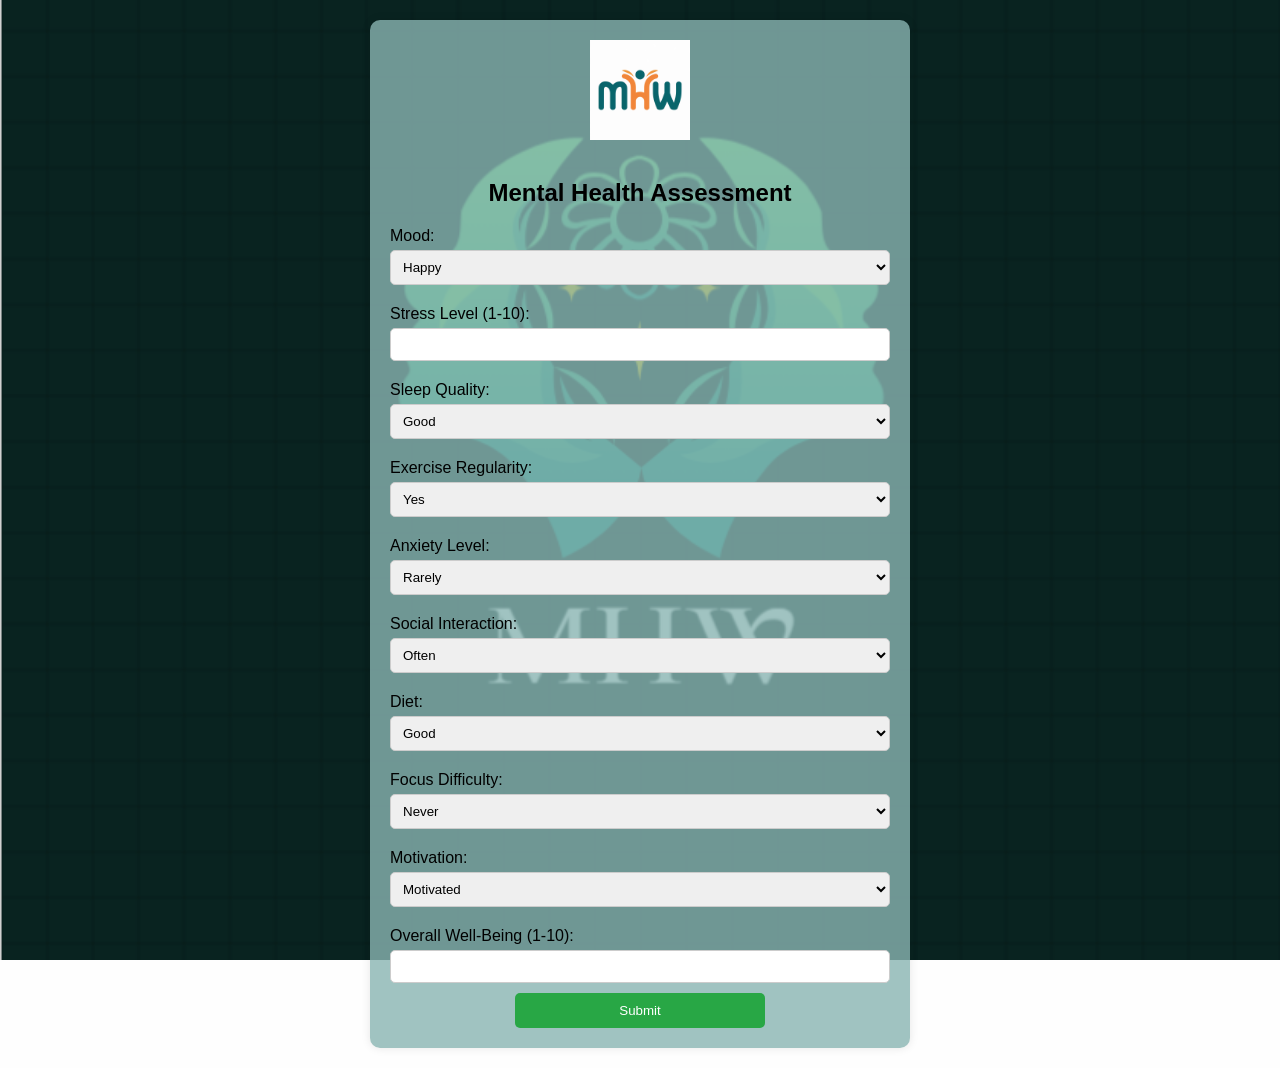
==== form.html @ 427c66b4 "Initial commit" ====
<!DOCTYPE html>
<html lang="en">
<head>
    <meta charset="UTF-8">
    <meta name="viewport" content="width=device-width, initial-scale=1.0">
    <title>Mental Health Assessment</title>
    <style>
        body {
            font-family: Arial, sans-serif;
            margin: 20px;
            background-image: url('logo5.png'); 
            background-size: cover;
            background-repeat: no-repeat; 
            background-attachment: fixed;
            background-position: center; 
            background-color: #fefefe;
        }
        .container {
            max-width: 500px;
            margin: auto;
            padding: 20px;
            background: rgb(137, 180, 178, 0.8); 
            border-radius: 10px;
            box-shadow: 0 0 10px rgba(0, 0, 0, 0.1);
            text-align: center;
        }
        .logo {
            width: 100px;
            height: auto;
            margin-bottom: 15px;
        }
        label {
            display: block;
            margin: 10px 0 5px;
            text-align: left;
        }
        select, input {
            width: 100%;
            padding: 8px;
            margin-bottom: 10px;
            border: 1px solid #ccc;
            border-radius: 5px;
        }
        button {
            background-color: #28a745;
            color: white;
            padding: 10px;
            border: none;
            cursor: pointer;
            border-radius: 5px;
            width: 50%;
        }
        button:hover {
            background-color: #218838;
        }
        #results {
            display: none;
            margin-top: 20px;
            padding: 15px;
            background: #fff3cd;
            border-left: 5px solid #856404;
            border-radius: 5px;
            text-align: left;
        }
        input[type="number"] {
            width: 100%;
            padding: 8px;
            margin-bottom: 10px;
            border: 1px solid #ccc;
            border-radius: 5px;
            box-sizing: border-box;
        }
    </style>
</head>
<body>

<div class="container">
    <img src="logo2.jpeg" alt="Logo" class="logo">
    <h2>Mental Health Assessment</h2>
    <form id="healthForm">
        <label for="mood">Mood:</label>
        <select id="mood">
            <option value="happy">Happy</option>
            <option value="neutral">Neutral</option>
            <option value="sad">Sad</option>
            <option value="anxious">Anxious</option>
        </select>

        <label for="stressLevel">Stress Level (1-10):</label>
        <input type="number" id="stressLevel" min="1" max="10" required>

        <label for="sleepQuality">Sleep Quality:</label>
        <select id="sleepQuality">
            <option value="good">Good</option>
            <option value="average">Average</option>
            <option value="poor">Poor</option>
        </select>

        <label for="exercise">Exercise Regularity:</label>
        <select id="exercise">
            <option value="yes">Yes</option>
            <option value="no">No</option>
        </select>

        <label for="anxietyLevel">Anxiety Level:</label>
        <select id="anxietyLevel">
            <option value="rarely">Rarely</option>
            <option value="sometimes">Sometimes</option>
            <option value="frequently">Frequently</option>
            <option value="always">Always</option>
        </select>

        <label for="socialInteraction">Social Interaction:</label>
        <select id="socialInteraction">
            <option value="often">Often</option>
            <option value="sometimes">Sometimes</option>
            <option value="rarely">Rarely</option>
            <option value="never">Never</option>
        </select>

        <label for="diet">Diet:</label>
        <select id="diet">
            <option value="good">Good</option>
            <option value="average">Average</option>
            <option value="poor">Poor</option>
        </select>

        <label for="focus">Focus Difficulty:</label>
        <select id="focus">
            <option value="never">Never</option>
            <option value="rarely">Rarely</option>
            <option value="often">Often</option>
            <option value="always">Always</option>
        </select>

        <label for="motivation">Motivation:</label>
        <select id="motivation">
            <option value="motivated">Motivated</option>
            <option value="not_motivated">Not Motivated</option>
        </select>

        <label for="wellBeing">Overall Well-Being (1-10):</label>
        <input type="number" id="wellBeing" min="1" max="10" required>

        <button type="submit">Submit</button>
    </form>

    <div id="results"></div>
</div>
<script src="script.js"></script>

</body>
</html>
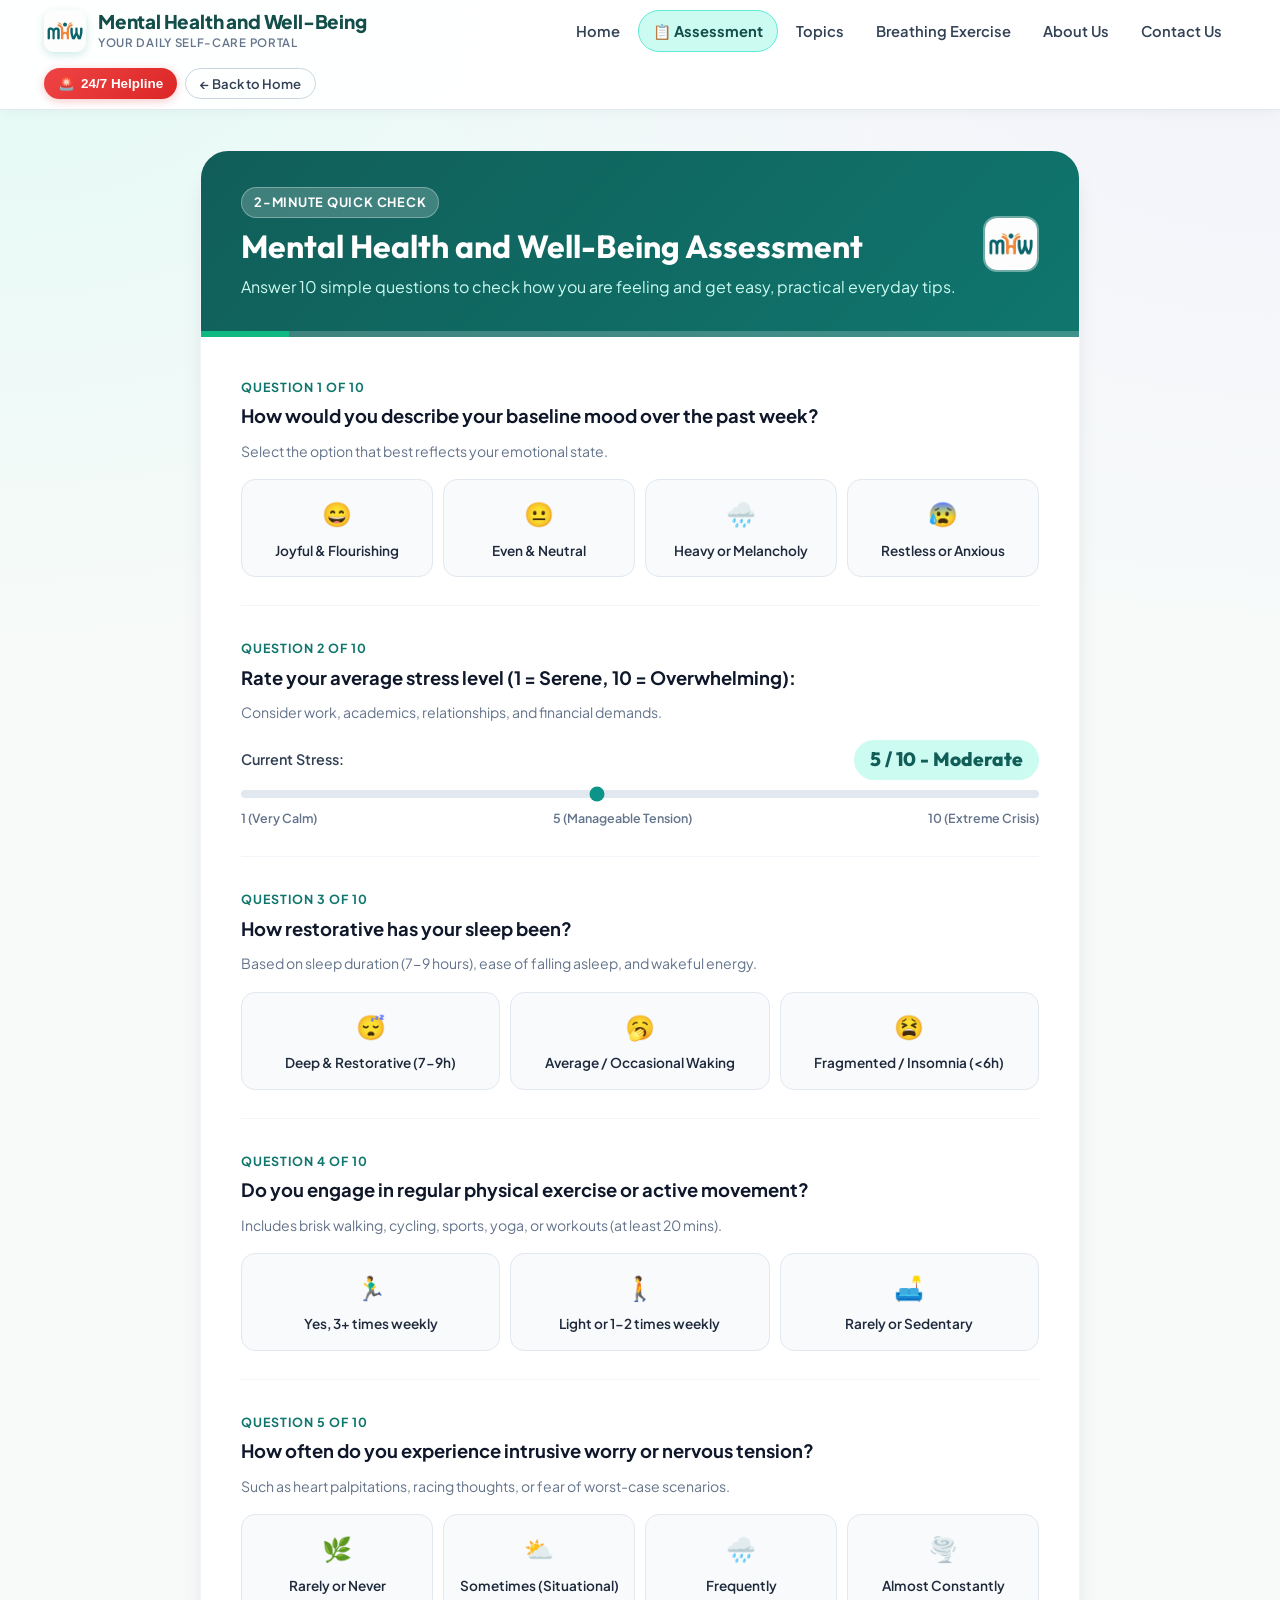
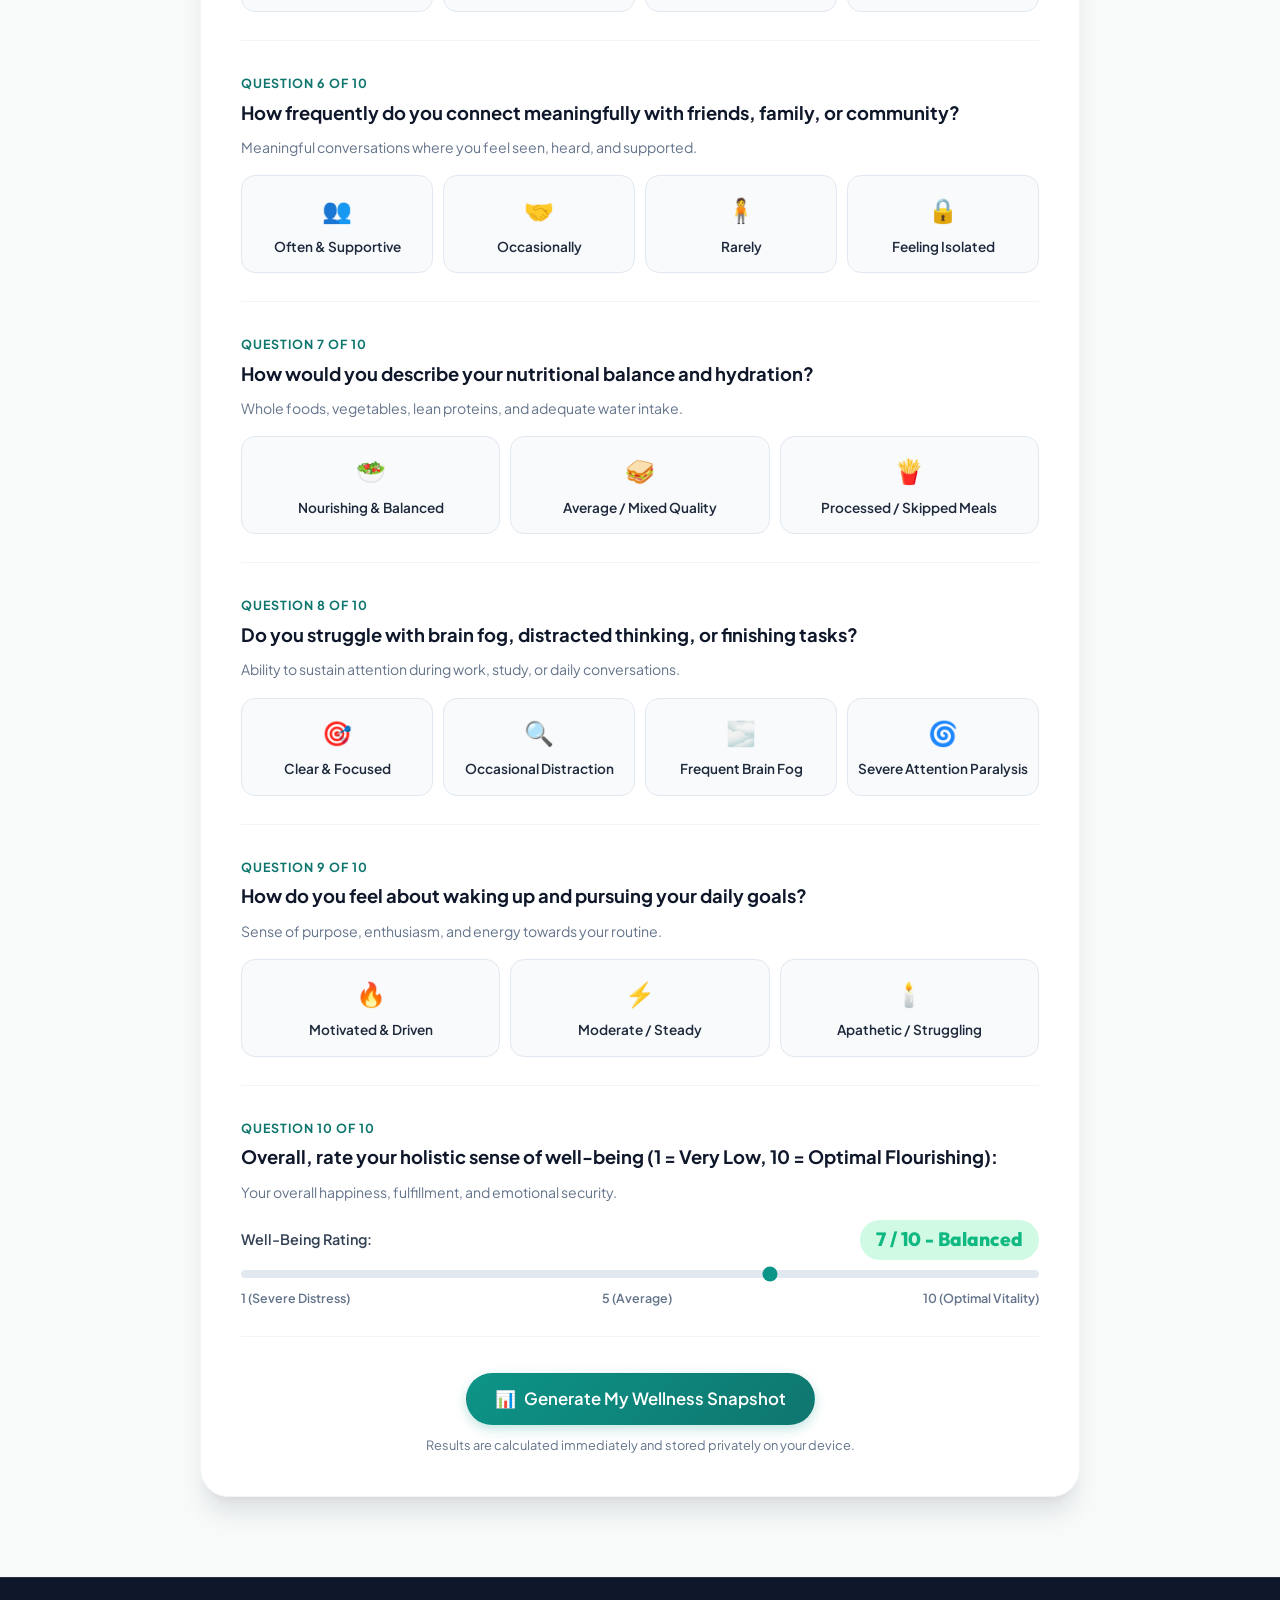
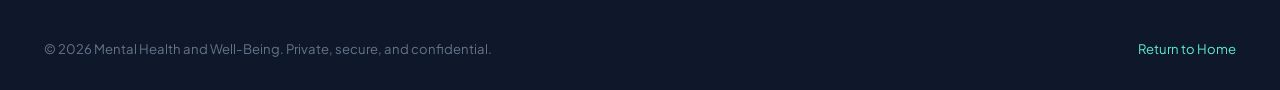
==== commit b980c093: "Innitial commit" ====
--- a/form.html
+++ b/form.html
@@ -3,151 +3,419 @@
 <head>
     <meta charset="UTF-8">
     <meta name="viewport" content="width=device-width, initial-scale=1.0">
-    <title>Mental Health Assessment</title>
-    <style>
-        body {
-            font-family: Arial, sans-serif;
-            margin: 20px;
-            background-image: url('logo5.png'); 
-            background-size: cover;
-            background-repeat: no-repeat; 
-            background-attachment: fixed;
-            background-position: center; 
-            background-color: #fefefe;
-        }
-        .container {
-            max-width: 500px;
-            margin: auto;
-            padding: 20px;
-            background: rgb(137, 180, 178, 0.8); 
-            border-radius: 10px;
-            box-shadow: 0 0 10px rgba(0, 0, 0, 0.1);
-            text-align: center;
-        }
-        .logo {
-            width: 100px;
-            height: auto;
-            margin-bottom: 15px;
-        }
-        label {
-            display: block;
-            margin: 10px 0 5px;
-            text-align: left;
-        }
-        select, input {
-            width: 100%;
-            padding: 8px;
-            margin-bottom: 10px;
-            border: 1px solid #ccc;
-            border-radius: 5px;
-        }
-        button {
-            background-color: #28a745;
-            color: white;
-            padding: 10px;
-            border: none;
-            cursor: pointer;
-            border-radius: 5px;
-            width: 50%;
-        }
-        button:hover {
-            background-color: #218838;
-        }
-        #results {
-            display: none;
-            margin-top: 20px;
-            padding: 15px;
-            background: #fff3cd;
-            border-left: 5px solid #856404;
-            border-radius: 5px;
-            text-align: left;
-        }
-        input[type="number"] {
-            width: 100%;
-            padding: 8px;
-            margin-bottom: 10px;
-            border: 1px solid #ccc;
-            border-radius: 5px;
-            box-sizing: border-box;
-        }
-    </style>
+    <meta name="description" content="Take our simple 10-question Mental Health and Well-Being assessment to check your stress, sleep, and emotional balance with friendly tips.">
+    <title>Assessment | Mental Health and Well-Being</title>
+    <link rel="stylesheet" href="style.css">
+    <link rel="shortcut icon" href="logo2.jpeg" type="image/jpeg">
 </head>
 <body>
 
-<div class="container">
-    <img src="logo2.jpeg" alt="Logo" class="logo">
-    <h2>Mental Health Assessment</h2>
-    <form id="healthForm">
-        <label for="mood">Mood:</label>
-        <select id="mood">
-            <option value="happy">Happy</option>
-            <option value="neutral">Neutral</option>
-            <option value="sad">Sad</option>
-            <option value="anxious">Anxious</option>
-        </select>
-
-        <label for="stressLevel">Stress Level (1-10):</label>
-        <input type="number" id="stressLevel" min="1" max="10" required>
-
-        <label for="sleepQuality">Sleep Quality:</label>
-        <select id="sleepQuality">
-            <option value="good">Good</option>
-            <option value="average">Average</option>
-            <option value="poor">Poor</option>
-        </select>
-
-        <label for="exercise">Exercise Regularity:</label>
-        <select id="exercise">
-            <option value="yes">Yes</option>
-            <option value="no">No</option>
-        </select>
-
-        <label for="anxietyLevel">Anxiety Level:</label>
-        <select id="anxietyLevel">
-            <option value="rarely">Rarely</option>
-            <option value="sometimes">Sometimes</option>
-            <option value="frequently">Frequently</option>
-            <option value="always">Always</option>
-        </select>
-
-        <label for="socialInteraction">Social Interaction:</label>
-        <select id="socialInteraction">
-            <option value="often">Often</option>
-            <option value="sometimes">Sometimes</option>
-            <option value="rarely">Rarely</option>
-            <option value="never">Never</option>
-        </select>
-
-        <label for="diet">Diet:</label>
-        <select id="diet">
-            <option value="good">Good</option>
-            <option value="average">Average</option>
-            <option value="poor">Poor</option>
-        </select>
-
-        <label for="focus">Focus Difficulty:</label>
-        <select id="focus">
-            <option value="never">Never</option>
-            <option value="rarely">Rarely</option>
-            <option value="often">Often</option>
-            <option value="always">Always</option>
-        </select>
-
-        <label for="motivation">Motivation:</label>
-        <select id="motivation">
-            <option value="motivated">Motivated</option>
-            <option value="not_motivated">Not Motivated</option>
-        </select>
-
-        <label for="wellBeing">Overall Well-Being (1-10):</label>
-        <input type="number" id="wellBeing" min="1" max="10" required>
-
-        <button type="submit">Submit</button>
-    </form>
-
-    <div id="results"></div>
-</div>
-<script src="script.js"></script>
-
+    <!-- Header Navigation -->
+    <header class="site-header">
+        <div class="container">
+            <nav class="navbar">
+                <a href="home.html" class="brand-logo">
+                    <img src="logo2.jpeg" alt="Mental Health and Well-Being Logo">
+                    <div class="brand-text">
+                        <span class="brand-title">Mental Health and Well-Being</span>
+                        <span class="brand-subtitle">Your Daily Self-Care Portal</span>
+                    </div>
+                </a>
+
+                <ul class="nav-links">
+                    <li><a href="home.html" class="nav-link">Home</a></li>
+                    <li><a href="form.html" class="nav-link nav-highlight active">📋 Assessment</a></li>
+                    <li><a href="home.html#topics" class="nav-link">Topics</a></li>
+                    <li><a href="home.html#breathing" class="nav-link">Breathing Exercise</a></li>
+                    <li><a href="home.html#about" class="nav-link">About Us</a></li>
+                    <li><a href="home.html#contact" class="nav-link">Contact Us</a></li>
+                </ul>
+
+                <div class="header-actions">
+                    <button class="btn-sos" onclick="openCrisisModal()">
+                        <span>🚨</span> 24/7 Helpline
+                    </button>
+                    <a href="home.html" class="btn btn-outline btn-sm">← Back to Home</a>
+                </div>
+            </nav>
+        </div>
+    </header>
+
+    <!-- Assessment Main Content -->
+    <main class="assessment-page">
+        <div class="container">
+            <div class="assessment-wrapper">
+                <!-- Assessment Header -->
+                <div class="assessment-header">
+                    <div style="display: flex; align-items: center; justify-content: space-between; flex-wrap: wrap; gap: 10px;">
+                        <div>
+                            <span class="section-tag" style="background: rgba(255,255,255,0.2); color: white; border-color: rgba(255,255,255,0.3); margin-bottom: 8px;">2-Minute Quick Check</span>
+                            <h1>Mental Health and Well-Being Assessment</h1>
+                            <p>Answer 10 simple questions to check how you are feeling and get easy, practical everyday tips.</p>
+                        </div>
+                        <img src="logo2.jpeg" alt="Logo" style="width: 56px; height: 56px; border-radius: 14px; border: 2px solid rgba(255,255,255,0.4);">
+                    </div>
+
+                    <div class="assessment-progress-bar-container">
+                        <div class="assessment-progress-bar" id="assessmentProgress"></div>
+                    </div>
+                </div>
+
+                <!-- Form Body -->
+                <div class="assessment-body">
+                    <form id="healthForm">
+
+                        <!-- Question 1: Mood -->
+                        <div class="assessment-card-group">
+                            <div class="question-number">Question 1 of 10</div>
+                            <div class="question-title">How would you describe your baseline mood over the past week?</div>
+                            <div class="question-desc">Select the option that best reflects your emotional state.</div>
+                            
+                            <div class="option-cards-grid">
+                                <label class="option-card-label" onclick="selectRadio('mood', 'happy', this)">
+                                    <input type="radio" name="mood" value="happy" required>
+                                    <span class="option-card-icon">😄</span>
+                                    <span class="option-card-text">Joyful & Flourishing</span>
+                                </label>
+                                <label class="option-card-label" onclick="selectRadio('mood', 'neutral', this)">
+                                    <input type="radio" name="mood" value="neutral">
+                                    <span class="option-card-icon">😐</span>
+                                    <span class="option-card-text">Even & Neutral</span>
+                                </label>
+                                <label class="option-card-label" onclick="selectRadio('mood', 'sad', this)">
+                                    <input type="radio" name="mood" value="sad">
+                                    <span class="option-card-icon">🌧️</span>
+                                    <span class="option-card-text">Heavy or Melancholy</span>
+                                </label>
+                                <label class="option-card-label" onclick="selectRadio('mood', 'anxious', this)">
+                                    <input type="radio" name="mood" value="anxious">
+                                    <span class="option-card-icon">😰</span>
+                                    <span class="option-card-text">Restless or Anxious</span>
+                                </label>
+                            </div>
+                        </div>
+
+                        <!-- Question 2: Stress Level Slider -->
+                        <div class="assessment-card-group">
+                            <div class="question-number">Question 2 of 10</div>
+                            <div class="question-title">Rate your average stress level (1 = Serene, 10 = Overwhelming):</div>
+                            <div class="question-desc">Consider work, academics, relationships, and financial demands.</div>
+
+                            <div class="slider-container">
+                                <div style="display: flex; justify-content: space-between; align-items: center;">
+                                    <span style="font-size: 0.9rem; font-weight: 600; color: var(--slate-700);">Current Stress:</span>
+                                    <span class="slider-val-badge" id="stressBadge">5 / 10 - Moderate</span>
+                                </div>
+                                <input type="range" id="stressLevel" class="custom-range-slider" min="1" max="10" value="5" oninput="updateStressBadge(this.value)">
+                                <div class="slider-labels">
+                                    <span>1 (Very Calm)</span>
+                                    <span>5 (Manageable Tension)</span>
+                                    <span>10 (Extreme Crisis)</span>
+                                </div>
+                            </div>
+                        </div>
+
+                        <!-- Question 3: Sleep Quality -->
+                        <div class="assessment-card-group">
+                            <div class="question-number">Question 3 of 10</div>
+                            <div class="question-title">How restorative has your sleep been?</div>
+                            <div class="question-desc">Based on sleep duration (7-9 hours), ease of falling asleep, and wakeful energy.</div>
+
+                            <div class="option-cards-grid">
+                                <label class="option-card-label" onclick="selectRadio('sleepQuality', 'good', this)">
+                                    <input type="radio" name="sleepQuality" value="good" required>
+                                    <span class="option-card-icon">😴</span>
+                                    <span class="option-card-text">Deep & Restorative (7-9h)</span>
+                                </label>
+                                <label class="option-card-label" onclick="selectRadio('sleepQuality', 'average', this)">
+                                    <input type="radio" name="sleepQuality" value="average">
+                                    <span class="option-card-icon">🥱</span>
+                                    <span class="option-card-text">Average / Occasional Waking</span>
+                                </label>
+                                <label class="option-card-label" onclick="selectRadio('sleepQuality', 'poor', this)">
+                                    <input type="radio" name="sleepQuality" value="poor">
+                                    <span class="option-card-icon">😫</span>
+                                    <span class="option-card-text">Fragmented / Insomnia (&lt;6h)</span>
+                                </label>
+                            </div>
+                        </div>
+
+                        <!-- Question 4: Exercise -->
+                        <div class="assessment-card-group">
+                            <div class="question-number">Question 4 of 10</div>
+                            <div class="question-title">Do you engage in regular physical exercise or active movement?</div>
+                            <div class="question-desc">Includes brisk walking, cycling, sports, yoga, or workouts (at least 20 mins).</div>
+
+                            <div class="option-cards-grid">
+                                <label class="option-card-label" onclick="selectRadio('exercise', 'yes', this)">
+                                    <input type="radio" name="exercise" value="yes" required>
+                                    <span class="option-card-icon">🏃‍♂️</span>
+                                    <span class="option-card-text">Yes, 3+ times weekly</span>
+                                </label>
+                                <label class="option-card-label" onclick="selectRadio('exercise', 'moderate', this)">
+                                    <input type="radio" name="exercise" value="moderate">
+                                    <span class="option-card-icon">🚶</span>
+                                    <span class="option-card-text">Light or 1-2 times weekly</span>
+                                </label>
+                                <label class="option-card-label" onclick="selectRadio('exercise', 'no', this)">
+                                    <input type="radio" name="exercise" value="no">
+                                    <span class="option-card-icon">🛋️</span>
+                                    <span class="option-card-text">Rarely or Sedentary</span>
+                                </label>
+                            </div>
+                        </div>
+
+                        <!-- Question 5: Anxiety Level -->
+                        <div class="assessment-card-group">
+                            <div class="question-number">Question 5 of 10</div>
+                            <div class="question-title">How often do you experience intrusive worry or nervous tension?</div>
+                            <div class="question-desc">Such as heart palpitations, racing thoughts, or fear of worst-case scenarios.</div>
+
+                            <div class="option-cards-grid">
+                                <label class="option-card-label" onclick="selectRadio('anxietyLevel', 'rarely', this)">
+                                    <input type="radio" name="anxietyLevel" value="rarely" required>
+                                    <span class="option-card-icon">🌿</span>
+                                    <span class="option-card-text">Rarely or Never</span>
+                                </label>
+                                <label class="option-card-label" onclick="selectRadio('anxietyLevel', 'sometimes', this)">
+                                    <input type="radio" name="anxietyLevel" value="sometimes">
+                                    <span class="option-card-icon">⛅</span>
+                                    <span class="option-card-text">Sometimes (Situational)</span>
+                                </label>
+                                <label class="option-card-label" onclick="selectRadio('anxietyLevel', 'frequently', this)">
+                                    <input type="radio" name="anxietyLevel" value="frequently">
+                                    <span class="option-card-icon">🌧️</span>
+                                    <span class="option-card-text">Frequently</span>
+                                </label>
+                                <label class="option-card-label" onclick="selectRadio('anxietyLevel', 'always', this)">
+                                    <input type="radio" name="anxietyLevel" value="always">
+                                    <span class="option-card-icon">🌪️</span>
+                                    <span class="option-card-text">Almost Constantly</span>
+                                </label>
+                            </div>
+                        </div>
+
+                        <!-- Question 6: Social Interaction -->
+                        <div class="assessment-card-group">
+                            <div class="question-number">Question 6 of 10</div>
+                            <div class="question-title">How frequently do you connect meaningfully with friends, family, or community?</div>
+                            <div class="question-desc">Meaningful conversations where you feel seen, heard, and supported.</div>
+
+                            <div class="option-cards-grid">
+                                <label class="option-card-label" onclick="selectRadio('socialInteraction', 'often', this)">
+                                    <input type="radio" name="socialInteraction" value="often" required>
+                                    <span class="option-card-icon">👥</span>
+                                    <span class="option-card-text">Often & Supportive</span>
+                                </label>
+                                <label class="option-card-label" onclick="selectRadio('socialInteraction', 'sometimes', this)">
+                                    <input type="radio" name="socialInteraction" value="sometimes">
+                                    <span class="option-card-icon">🤝</span>
+                                    <span class="option-card-text">Occasionally</span>
+                                </label>
+                                <label class="option-card-label" onclick="selectRadio('socialInteraction', 'rarely', this)">
+                                    <input type="radio" name="socialInteraction" value="rarely">
+                                    <span class="option-card-icon">🧍</span>
+                                    <span class="option-card-text">Rarely</span>
+                                </label>
+                                <label class="option-card-label" onclick="selectRadio('socialInteraction', 'never', this)">
+                                    <input type="radio" name="socialInteraction" value="never">
+                                    <span class="option-card-icon">🔒</span>
+                                    <span class="option-card-text">Feeling Isolated</span>
+                                </label>
+                            </div>
+                        </div>
+
+                        <!-- Question 7: Diet & Hydration -->
+                        <div class="assessment-card-group">
+                            <div class="question-number">Question 7 of 10</div>
+                            <div class="question-title">How would you describe your nutritional balance and hydration?</div>
+                            <div class="question-desc">Whole foods, vegetables, lean proteins, and adequate water intake.</div>
+
+                            <div class="option-cards-grid">
+                                <label class="option-card-label" onclick="selectRadio('diet', 'good', this)">
+                                    <input type="radio" name="diet" value="good" required>
+                                    <span class="option-card-icon">🥗</span>
+                                    <span class="option-card-text">Nourishing & Balanced</span>
+                                </label>
+                                <label class="option-card-label" onclick="selectRadio('diet', 'average', this)">
+                                    <input type="radio" name="diet" value="average">
+                                    <span class="option-card-icon">🥪</span>
+                                    <span class="option-card-text">Average / Mixed Quality</span>
+                                </label>
+                                <label class="option-card-label" onclick="selectRadio('diet', 'poor', this)">
+                                    <input type="radio" name="diet" value="poor">
+                                    <span class="option-card-icon">🍟</span>
+                                    <span class="option-card-text">Processed / Skipped Meals</span>
+                                </label>
+                            </div>
+                        </div>
+
+                        <!-- Question 8: Focus Difficulty -->
+                        <div class="assessment-card-group">
+                            <div class="question-number">Question 8 of 10</div>
+                            <div class="question-title">Do you struggle with brain fog, distracted thinking, or finishing tasks?</div>
+                            <div class="question-desc">Ability to sustain attention during work, study, or daily conversations.</div>
+
+                            <div class="option-cards-grid">
+                                <label class="option-card-label" onclick="selectRadio('focus', 'never', this)">
+                                    <input type="radio" name="focus" value="never" required>
+                                    <span class="option-card-icon">🎯</span>
+                                    <span class="option-card-text">Clear & Focused</span>
+                                </label>
+                                <label class="option-card-label" onclick="selectRadio('focus', 'rarely', this)">
+                                    <input type="radio" name="focus" value="rarely">
+                                    <span class="option-card-icon">🔍</span>
+                                    <span class="option-card-text">Occasional Distraction</span>
+                                </label>
+                                <label class="option-card-label" onclick="selectRadio('focus', 'often', this)">
+                                    <input type="radio" name="focus" value="often">
+                                    <span class="option-card-icon">🌫️</span>
+                                    <span class="option-card-text">Frequent Brain Fog</span>
+                                </label>
+                                <label class="option-card-label" onclick="selectRadio('focus', 'always', this)">
+                                    <input type="radio" name="focus" value="always">
+                                    <span class="option-card-icon">🌀</span>
+                                    <span class="option-card-text">Severe Attention Paralysis</span>
+                                </label>
+                            </div>
+                        </div>
+
+                        <!-- Question 9: Daily Motivation -->
+                        <div class="assessment-card-group">
+                            <div class="question-number">Question 9 of 10</div>
+                            <div class="question-title">How do you feel about waking up and pursuing your daily goals?</div>
+                            <div class="question-desc">Sense of purpose, enthusiasm, and energy towards your routine.</div>
+
+                            <div class="option-cards-grid">
+                                <label class="option-card-label" onclick="selectRadio('motivation', 'motivated', this)">
+                                    <input type="radio" name="motivation" value="motivated" required>
+                                    <span class="option-card-icon">🔥</span>
+                                    <span class="option-card-text">Motivated & Driven</span>
+                                </label>
+                                <label class="option-card-label" onclick="selectRadio('motivation', 'moderate', this)">
+                                    <input type="radio" name="motivation" value="moderate">
+                                    <span class="option-card-icon">⚡</span>
+                                    <span class="option-card-text">Moderate / Steady</span>
+                                </label>
+                                <label class="option-card-label" onclick="selectRadio('motivation', 'not_motivated', this)">
+                                    <input type="radio" name="motivation" value="not_motivated">
+                                    <span class="option-card-icon">🕯️</span>
+                                    <span class="option-card-text">Apathetic / Struggling</span>
+                                </label>
+                            </div>
+                        </div>
+
+                        <!-- Question 10: Overall Well-Being Scale -->
+                        <div class="assessment-card-group">
+                            <div class="question-number">Question 10 of 10</div>
+                            <div class="question-title">Overall, rate your holistic sense of well-being (1 = Very Low, 10 = Optimal Flourishing):</div>
+                            <div class="question-desc">Your overall happiness, fulfillment, and emotional security.</div>
+
+                            <div class="slider-container">
+                                <div style="display: flex; justify-content: space-between; align-items: center;">
+                                    <span style="font-size: 0.9rem; font-weight: 600; color: var(--slate-700);">Well-Being Rating:</span>
+                                    <span class="slider-val-badge" id="wellBeingBadge" style="background: var(--accent-emerald-soft); color: var(--accent-emerald);">7 / 10 - Balanced</span>
+                                </div>
+                                <input type="range" id="wellBeing" class="custom-range-slider" min="1" max="10" value="7" oninput="updateWellBeingBadge(this.value)">
+                                <div class="slider-labels">
+                                    <span>1 (Severe Distress)</span>
+                                    <span>5 (Average)</span>
+                                    <span>10 (Optimal Vitality)</span>
+                                </div>
+                            </div>
+                        </div>
+
+                        <!-- Submit Button -->
+                        <div style="text-align: center; margin-top: 36px;">
+                            <button type="submit" class="btn btn-primary btn-lg" style="min-width: 280px;">
+                                <span>📊</span> Generate My Wellness Snapshot
+                            </button>
+                            <p style="font-size: 0.8rem; color: var(--slate-500); margin-top: 10px;">Results are calculated immediately and stored privately on your device.</p>
+                        </div>
+                    </form>
+
+                    <!-- Results Presentation Card (Revealed on submission) -->
+                    <div id="results" class="assessment-results-card">
+                        <div class="results-banner">
+                            <div class="results-score-badge">
+                                <span class="results-score-num" id="resScoreNum">--</span>
+                                <span class="results-score-max">OUT OF 100</span>
+                            </div>
+                            <h2 class="results-status-title" id="resStatusTitle">Evaluating...</h2>
+                            <p class="results-summary-text" id="resSummaryText">Your comprehensive snapshot breakdown.</p>
+                        </div>
+
+                        <!-- Breakdown Grid -->
+                        <div class="results-breakdown-grid">
+                            <div class="breakdown-card">
+                                <h4><span>🧠</span> Emotional Resilience</h4>
+                                <p id="resEmotionalText" style="font-size: 0.88rem; color: var(--slate-600); margin: 0;"></p>
+                            </div>
+                            <div class="breakdown-card">
+                                <h4><span>😴</span> Sleep & Circadian Balance</h4>
+                                <p id="resSleepText" style="font-size: 0.88rem; color: var(--slate-600); margin: 0;"></p>
+                            </div>
+                            <div class="breakdown-card">
+                                <h4><span>⚡</span> Stress & Cognitive Clarity</h4>
+                                <p id="resStressText" style="font-size: 0.88rem; color: var(--slate-600); margin: 0;"></p>
+                            </div>
+                            <div class="breakdown-card">
+                                <h4><span>🌱</span> Lifestyle & Social Anchors</h4>
+                                <p id="resLifestyleText" style="font-size: 0.88rem; color: var(--slate-600); margin: 0;"></p>
+                            </div>
+                        </div>
+
+                        <!-- Action Tips -->
+                        <div class="results-actions-list">
+                            <h3 style="font-size: 1.25rem; color: var(--slate-900); margin-bottom: 14px;">Your Personalized Coping Plan 💡</h3>
+                            <div id="resActionTips"></div>
+                        </div>
+
+                        <!-- Actions Footer -->
+                        <div style="background: var(--slate-50); padding: 24px 30px; border-top: 1px solid var(--slate-200); display: flex; justify-content: space-between; align-items: center; flex-wrap: wrap; gap: 12px;">
+                            <button class="btn btn-outline btn-sm" onclick="window.print()">
+                                <span>🖨️</span> Print / Save Report
+                            </button>
+                            <div style="display: flex; gap: 10px;">
+                                <button class="btn btn-secondary btn-sm" onclick="saveToProfileDashboard()">
+                                    <span>💾</span> Save to My Profile
+                                </button>
+                                <a href="index.html#breathing" class="btn btn-primary btn-sm">
+                                    <span>🫁</span> Try Guided Breathing
+                                </a>
+                            </div>
+                        </div>
+                    </div>
+                </div>
+            </div>
+        </div>
+    </main>
+
+    <!-- Footer -->
+    <footer class="site-footer">
+        <div class="container">
+            <div class="footer-bottom" style="border: none; padding: 0;">
+                <div>© 2026 Mental Health and Well-Being. Private, secure, and confidential.</div>
+                <div><a href="home.html" style="color: var(--primary-300);">Return to Home</a></div>
+            </div>
+        </div>
+    </footer>
+
+    <!-- Emergency Modal -->
+    <div class="modal-overlay" id="crisisModal" onclick="if(event.target===this) closeCrisisModal()">
+        <div class="modal-container">
+            <div class="modal-header" style="background: var(--accent-rose-soft);">
+                <h3 style="color: #9f1239; margin: 0;">🚨 24/7 Immediate Crisis Support</h3>
+                <button class="modal-close-btn" onclick="closeCrisisModal()">✕</button>
+            </div>
+            <div class="modal-body">
+                <p>Call or text <strong>988</strong> (USA/Canada) or call <strong>14416</strong> (Tele-MANAS, India) for free, immediate support.</p>
+            </div>
+        </div>
+    </div>
+
+    <!-- Scripts -->
+    <script src="app.js"></script>
+    <script src="script.js"></script>
 </body>
 </html>
--- a/style.css
+++ b/style.css
@@ -0,0 +1,2217 @@
+/* ==========================================================================
+   SERENITY - Mental Health & Well-Being Design System
+   Modern, Realistic, Calming Healthcare & Wellness Interface
+   ========================================================================== */
+
+@import url('https://fonts.googleapis.com/css2?family=Outfit:wght@300;400;500;600;700;800&family=Plus+Jakarta+Sans:wght@300;400;500;600;700&display=swap');
+
+/* --- CSS Variables & Design Tokens --- */
+:root {
+  --font-heading: 'Outfit', -apple-system, BlinkMacSystemFont, 'Segoe UI', Roboto, sans-serif;
+  --font-body: 'Plus Jakarta Sans', -apple-system, BlinkMacSystemFont, 'Segoe UI', Roboto, sans-serif;
+
+  /* Primary Wellness Palette (Serene Teal & Mint) */
+  --primary-50: #f0fdfa;
+  --primary-100: #ccfbf1;
+  --primary-200: #99f6e4;
+  --primary-300: #5eead4;
+  --primary-400: #2dd4bf;
+  --primary-500: #14b8a6;
+  --primary-600: #0d9488;
+  --primary-700: #0f766e;
+  --primary-800: #115e59;
+  --primary-900: #134e4a;
+
+  /* Secondary Calming Lavender & Indigo */
+  --secondary-50: #f5f3ff;
+  --secondary-100: #ede9fe;
+  --secondary-200: #ddd6fe;
+  --secondary-400: #a78bfa;
+  --secondary-600: #7c3aed;
+  --secondary-700: #6d28d9;
+
+  /* Emotional & State Tones */
+  --accent-rose: #f43f5e;
+  --accent-rose-soft: #ffe4e6;
+  --accent-amber: #f59e0b;
+  --accent-amber-soft: #fef3c7;
+  --accent-emerald: #10b981;
+  --accent-emerald-soft: #d1fae5;
+  --accent-sky: #0284c7;
+  --accent-sky-soft: #e0f2fe;
+
+  /* Slate Neutrals */
+  --slate-50: #f8fafc;
+  --slate-100: #f1f5f9;
+  --slate-200: #e2e8f0;
+  --slate-300: #cbd5e1;
+  --slate-400: #94a3b8;
+  --slate-500: #64748b;
+  --slate-600: #475569;
+  --slate-700: #334155;
+  --slate-800: #1e293b;
+  --slate-900: #0f172a;
+
+  /* Glassmorphism & Elevations */
+  --glass-bg: rgba(255, 255, 255, 0.88);
+  --glass-bg-subtle: rgba(255, 255, 255, 0.72);
+  --glass-border: rgba(255, 255, 255, 0.65);
+  --glass-shadow: 0 12px 36px -4px rgba(15, 23, 42, 0.08), 0 4px 12px -2px rgba(15, 23, 42, 0.04);
+  --shadow-sm: 0 1px 2px 0 rgba(15, 23, 42, 0.05);
+  --shadow-md: 0 4px 6px -1px rgba(15, 23, 42, 0.07), 0 2px 4px -2px rgba(15, 23, 42, 0.05);
+  --shadow-lg: 0 10px 15px -3px rgba(15, 23, 42, 0.08), 0 4px 6px -4px rgba(15, 23, 42, 0.04);
+  --shadow-xl: 0 20px 25px -5px rgba(15, 23, 42, 0.1), 0 8px 10px -6px rgba(15, 23, 42, 0.06);
+
+  /* Radius */
+  --radius-sm: 8px;
+  --radius-md: 14px;
+  --radius-lg: 20px;
+  --radius-xl: 28px;
+  --radius-full: 9999px;
+
+  /* Transitions */
+  --transition-fast: 150ms cubic-bezier(0.4, 0, 0.2, 1);
+  --transition-normal: 250ms cubic-bezier(0.4, 0, 0.2, 1);
+  --transition-smooth: 350ms cubic-bezier(0.16, 1, 0.3, 1);
+}
+
+/* --- Base & Reset --- */
+*, *::before, *::after {
+  box-sizing: border-box;
+  margin: 0;
+  padding: 0;
+}
+
+html {
+  scroll-behavior: smooth;
+  font-size: 16px;
+  -webkit-font-smoothing: antialiased;
+  -moz-osx-font-smoothing: grayscale;
+}
+
+body {
+  font-family: var(--font-body);
+  color: var(--slate-800);
+  background-color: #f7faf9;
+  background-image: 
+    radial-gradient(at 0% 0%, rgba(204, 251, 241, 0.45) 0px, transparent 50%),
+    radial-gradient(at 100% 0%, rgba(237, 233, 254, 0.4) 0px, transparent 50%),
+    radial-gradient(at 50% 100%, rgba(224, 242, 254, 0.35) 0px, transparent 50%);
+  background-attachment: fixed;
+  min-height: 100vh;
+  line-height: 1.65;
+  display: flex;
+  flex-direction: column;
+}
+
+img {
+  max-width: 100%;
+  height: auto;
+  display: block;
+}
+
+a {
+  color: var(--primary-700);
+  text-decoration: none;
+  transition: color var(--transition-fast);
+}
+
+a:hover {
+  color: var(--primary-800);
+}
+
+h1, h2, h3, h4, h5, h6 {
+  font-family: var(--font-heading);
+  color: var(--slate-900);
+  font-weight: 700;
+  line-height: 1.25;
+}
+
+/* --- Layout Containers --- */
+.container {
+  width: 100%;
+  max-width: 1240px;
+  margin-left: auto;
+  margin-right: auto;
+  padding-left: 24px;
+  padding-right: 24px;
+}
+
+.container-narrow {
+  max-width: 860px;
+}
+
+/* --- Header & Navigation Bar --- */
+.site-header {
+  position: sticky;
+  top: 0;
+  z-index: 1000;
+  background: rgba(255, 255, 255, 0.95);
+  backdrop-filter: blur(16px);
+  -webkit-backdrop-filter: blur(16px);
+  border-bottom: 1px solid rgba(226, 232, 240, 0.9);
+  box-shadow: 0 2px 14px -2px rgba(15, 23, 42, 0.06);
+  transition: all var(--transition-normal);
+}
+
+.navbar {
+  display: flex;
+  align-items: center;
+  justify-content: space-between;
+  padding: 10px 0;
+  gap: 16px;
+  flex-wrap: wrap;
+}
+
+.brand-logo {
+  display: flex;
+  align-items: center;
+  gap: 12px;
+  text-decoration: none;
+  flex-shrink: 0;
+}
+
+.brand-logo img {
+  width: 42px;
+  height: 42px;
+  border-radius: 10px;
+  object-fit: cover;
+  box-shadow: 0 3px 8px rgba(13, 148, 136, 0.2);
+}
+
+.brand-text {
+  display: flex;
+  flex-direction: column;
+}
+
+.brand-title {
+  font-size: 1.18rem;
+  font-weight: 800;
+  letter-spacing: -0.01em;
+  color: var(--primary-900);
+  line-height: 1.2;
+}
+
+.brand-subtitle {
+  font-size: 0.72rem;
+  text-transform: uppercase;
+  letter-spacing: 0.06em;
+  font-weight: 600;
+  color: var(--slate-500);
+}
+
+.nav-links {
+  display: flex;
+  align-items: center;
+  list-style: none;
+  gap: 4px;
+}
+
+.nav-link {
+  display: inline-flex;
+  align-items: center;
+  gap: 6px;
+  padding: 8px 14px;
+  border-radius: var(--radius-full);
+  font-size: 0.92rem;
+  font-weight: 600;
+  color: var(--slate-700);
+  transition: all var(--transition-fast);
+  white-space: nowrap;
+}
+
+.nav-link:hover, .nav-link.active {
+  color: var(--primary-800);
+  background-color: var(--primary-50);
+}
+
+.nav-link.nav-highlight {
+  background: var(--primary-100);
+  color: var(--primary-900);
+  border: 1px solid var(--primary-300);
+  font-weight: 700;
+}
+
+.nav-link.nav-highlight:hover {
+  background: var(--primary-200);
+  border-color: var(--primary-400);
+}
+
+.header-actions {
+  display: flex;
+  align-items: center;
+  gap: 8px;
+  flex-shrink: 0;
+}
+
+/* Search Input In Header */
+.header-search-form {
+  position: relative;
+  display: flex;
+  align-items: center;
+}
+
+.header-search-input {
+  width: 160px;
+  padding: 7px 12px 7px 34px;
+  font-size: 0.85rem;
+  font-family: inherit;
+  border-radius: var(--radius-full);
+  border: 1px solid var(--slate-200);
+  background: var(--slate-50);
+  color: var(--slate-800);
+  outline: none;
+  transition: all var(--transition-normal);
+}
+  background: var(--slate-50);
+  color: var(--slate-800);
+  outline: none;
+  transition: all var(--transition-normal);
+}
+
+.header-search-input:focus {
+  width: 240px;
+  background: #ffffff;
+  border-color: var(--primary-400);
+  box-shadow: 0 0 0 3px rgba(20, 184, 166, 0.15);
+}
+
+.header-search-icon {
+  position: absolute;
+  left: 12px;
+  width: 16px;
+  height: 16px;
+  fill: var(--slate-400);
+  pointer-events: none;
+}
+
+/* Language Selector */
+.lang-selector {
+  padding: 7px 10px;
+  font-size: 0.85rem;
+  font-weight: 600;
+  border-radius: var(--radius-sm);
+  border: 1px solid var(--slate-200);
+  background: var(--slate-50);
+  color: var(--slate-700);
+  cursor: pointer;
+  outline: none;
+  transition: all var(--transition-fast);
+}
+
+.lang-selector:focus {
+  border-color: var(--primary-500);
+}
+
+/* Emergency Helpline Button */
+.btn-sos {
+  display: inline-flex;
+  align-items: center;
+  gap: 6px;
+  padding: 8px 14px;
+  background: linear-gradient(135deg, #ef4444, #dc2626);
+  color: #ffffff !important;
+  font-size: 0.84rem;
+  font-weight: 700;
+  border-radius: var(--radius-full);
+  border: none;
+  cursor: pointer;
+  box-shadow: 0 2px 8px rgba(239, 68, 68, 0.3);
+  transition: all var(--transition-fast);
+}
+
+.btn-sos:hover {
+  transform: translateY(-1px);
+  box-shadow: 0 4px 14px rgba(239, 68, 68, 0.45);
+}
+
+/* Auth Buttons & Profile Widget */
+.auth-group {
+  display: flex;
+  align-items: center;
+  gap: 8px;
+}
+
+.user-profile-widget {
+  position: relative;
+}
+
+.user-avatar-btn {
+  display: flex;
+  align-items: center;
+  gap: 8px;
+  background: var(--slate-100);
+  border: 1px solid var(--slate-200);
+  padding: 5px 12px 5px 6px;
+  border-radius: var(--radius-full);
+  cursor: pointer;
+  font-family: inherit;
+  font-weight: 600;
+  font-size: 0.88rem;
+  color: var(--slate-800);
+  transition: all var(--transition-fast);
+}
+
+.user-avatar-btn:hover {
+  background: var(--primary-50);
+  border-color: var(--primary-300);
+}
+
+.user-avatar-img {
+  width: 28px;
+  height: 28px;
+  border-radius: 50%;
+  background: linear-gradient(135deg, var(--primary-600), var(--secondary-600));
+  color: white;
+  display: flex;
+  align-items: center;
+  justify-content: center;
+  font-size: 0.8rem;
+  font-weight: 700;
+}
+
+.profile-dropdown-menu {
+  position: absolute;
+  right: 0;
+  top: calc(100% + 10px);
+  width: 260px;
+  background: #ffffff;
+  border-radius: var(--radius-md);
+  box-shadow: var(--shadow-xl);
+  border: 1px solid var(--slate-100);
+  padding: 12px;
+  z-index: 1100;
+  display: none;
+  animation: dropdownFade 0.2s ease-out;
+}
+
+.profile-dropdown-menu.show {
+  display: block;
+}
+
+@keyframes dropdownFade {
+  from { opacity: 0; transform: translateY(-8px); }
+  to { opacity: 1; transform: translateY(0); }
+}
+
+.profile-dropdown-header {
+  padding: 8px 10px 12px;
+  border-bottom: 1px solid var(--slate-100);
+  margin-bottom: 8px;
+}
+
+.profile-dropdown-name {
+  font-weight: 700;
+  color: var(--slate-900);
+  font-size: 0.95rem;
+}
+
+.profile-dropdown-email {
+  font-size: 0.8rem;
+  color: var(--slate-500);
+  overflow: hidden;
+  text-overflow: ellipsis;
+}
+
+.profile-dropdown-item {
+  display: flex;
+  align-items: center;
+  gap: 10px;
+  padding: 8px 10px;
+  border-radius: var(--radius-sm);
+  color: var(--slate-700);
+  font-size: 0.88rem;
+  font-weight: 500;
+  text-decoration: none;
+  cursor: pointer;
+  border: none;
+  background: none;
+  width: 100%;
+  text-align: left;
+  transition: all var(--transition-fast);
+}
+
+.profile-dropdown-item:hover {
+  background: var(--slate-50);
+  color: var(--primary-700);
+}
+
+.profile-dropdown-item.danger:hover {
+  background: var(--accent-rose-soft);
+  color: var(--accent-rose);
+}
+
+/* Mobile Toggle */
+.mobile-nav-toggle {
+  display: none;
+  background: none;
+  border: none;
+  padding: 6px;
+  cursor: pointer;
+  color: var(--slate-700);
+}
+
+/* --- Common Button System --- */
+.btn {
+  display: inline-flex;
+  align-items: center;
+  justify-content: center;
+  gap: 8px;
+  padding: 10px 20px;
+  font-family: inherit;
+  font-size: 0.92rem;
+  font-weight: 600;
+  border-radius: var(--radius-full);
+  border: 1px solid transparent;
+  cursor: pointer;
+  text-decoration: none;
+  transition: all var(--transition-normal);
+  line-height: 1.3;
+}
+
+.btn:active {
+  transform: scale(0.98);
+}
+
+.btn-primary {
+  background: linear-gradient(135deg, var(--primary-600), var(--primary-700));
+  color: #ffffff !important;
+  box-shadow: 0 4px 12px rgba(13, 148, 136, 0.25);
+}
+
+.btn-primary:hover {
+  background: linear-gradient(135deg, var(--primary-500), var(--primary-600));
+  box-shadow: 0 6px 18px rgba(13, 148, 136, 0.35);
+  transform: translateY(-1px);
+}
+
+.btn-secondary {
+  background: var(--primary-50);
+  color: var(--primary-800) !important;
+  border-color: var(--primary-200);
+}
+
+.btn-secondary:hover {
+  background: var(--primary-100);
+  border-color: var(--primary-300);
+}
+
+.btn-outline {
+  background: transparent;
+  color: var(--slate-700) !important;
+  border-color: var(--slate-300);
+}
+
+.btn-outline:hover {
+  background: var(--slate-100);
+  border-color: var(--slate-400);
+  color: var(--slate-900) !important;
+}
+
+.btn-lg {
+  padding: 14px 28px;
+  font-size: 1.05rem;
+}
+
+.btn-sm {
+  padding: 6px 14px;
+  font-size: 0.82rem;
+}
+
+.btn-danger {
+  background: linear-gradient(135deg, #ef4444, #dc2626);
+  color: #ffffff !important;
+}
+
+.btn-danger:hover {
+  background: #dc2626;
+}
+
+/* --- Hero Section --- */
+.hero-section {
+  position: relative;
+  padding: 64px 0 56px;
+  overflow: hidden;
+}
+
+.hero-glass-card {
+  background: rgba(255, 255, 255, 0.85);
+  backdrop-filter: blur(20px);
+  -webkit-backdrop-filter: blur(20px);
+  border: 1px solid rgba(255, 255, 255, 0.9);
+  border-radius: var(--radius-xl);
+  padding: 48px;
+  box-shadow: var(--glass-shadow);
+  display: grid;
+  grid-template-columns: 1.25fr 1fr;
+  gap: 40px;
+  align-items: center;
+}
+
+.hero-badge {
+  display: inline-flex;
+  align-items: center;
+  gap: 8px;
+  padding: 6px 16px;
+  background: var(--primary-50);
+  border: 1px solid var(--primary-200);
+  color: var(--primary-800);
+  border-radius: var(--radius-full);
+  font-size: 0.85rem;
+  font-weight: 700;
+  margin-bottom: 20px;
+}
+
+.hero-title {
+  font-size: 2.85rem;
+  letter-spacing: -0.03em;
+  color: var(--slate-900);
+  margin-bottom: 18px;
+  line-height: 1.15;
+}
+
+.hero-title span {
+  background: linear-gradient(135deg, var(--primary-700), var(--secondary-600));
+  -webkit-background-clip: text;
+  -webkit-text-fill-color: transparent;
+}
+
+.hero-description {
+  font-size: 1.12rem;
+  color: var(--slate-600);
+  margin-bottom: 30px;
+  max-width: 580px;
+  line-height: 1.7;
+}
+
+.hero-buttons {
+  display: flex;
+  flex-wrap: wrap;
+  gap: 14px;
+  margin-bottom: 36px;
+}
+
+/* Daily Mood Check-In Widget on Hero */
+.mood-checkin-card {
+  background: #ffffff;
+  border-radius: var(--radius-lg);
+  padding: 24px;
+  box-shadow: var(--shadow-lg);
+  border: 1px solid var(--slate-100);
+}
+
+.mood-checkin-header {
+  display: flex;
+  align-items: center;
+  justify-content: space-between;
+  margin-bottom: 14px;
+}
+
+.mood-checkin-title {
+  font-size: 1rem;
+  font-weight: 700;
+  color: var(--slate-800);
+}
+
+.mood-streak-badge {
+  font-size: 0.75rem;
+  font-weight: 700;
+  background: var(--accent-amber-soft);
+  color: #b45309;
+  padding: 4px 10px;
+  border-radius: var(--radius-full);
+}
+
+.mood-options-grid {
+  display: grid;
+  grid-template-columns: repeat(5, 1fr);
+  gap: 8px;
+  margin-bottom: 16px;
+}
+
+.mood-btn {
+  display: flex;
+  flex-direction: column;
+  align-items: center;
+  gap: 6px;
+  padding: 10px 4px;
+  border-radius: var(--radius-md);
+  border: 1px solid var(--slate-200);
+  background: var(--slate-50);
+  cursor: pointer;
+  transition: all var(--transition-fast);
+  font-family: inherit;
+}
+
+.mood-btn:hover {
+  transform: translateY(-2px);
+  background: var(--primary-50);
+  border-color: var(--primary-300);
+}
+
+.mood-btn.selected {
+  background: var(--primary-100);
+  border-color: var(--primary-600);
+  box-shadow: 0 0 0 2px var(--primary-500);
+}
+
+.mood-emoji {
+  font-size: 1.6rem;
+  line-height: 1;
+}
+
+.mood-label {
+  font-size: 0.75rem;
+  font-weight: 600;
+  color: var(--slate-600);
+}
+
+.mood-feedback-box {
+  background: var(--slate-50);
+  border-radius: var(--radius-sm);
+  padding: 12px;
+  font-size: 0.85rem;
+  color: var(--slate-700);
+  border-left: 3px solid var(--primary-600);
+  display: none;
+}
+
+/* Hero Visual / Artwork Column */
+.hero-visual-card {
+  position: relative;
+  border-radius: var(--radius-lg);
+  overflow: hidden;
+  box-shadow: var(--shadow-xl);
+  border: 4px solid #ffffff;
+}
+
+.hero-visual-img {
+  width: 100%;
+  height: 380px;
+  object-fit: cover;
+  transition: transform 0.6s ease;
+}
+
+.hero-visual-card:hover .hero-visual-img {
+  transform: scale(1.03);
+}
+
+.hero-visual-overlay {
+  position: absolute;
+  bottom: 0;
+  left: 0;
+  right: 0;
+  padding: 24px;
+  background: linear-gradient(to top, rgba(15, 23, 42, 0.85) 0%, transparent 100%);
+  color: white;
+}
+
+.hero-visual-quote {
+  font-size: 0.95rem;
+  font-style: italic;
+  font-weight: 500;
+  line-height: 1.5;
+  margin-bottom: 6px;
+}
+
+.hero-visual-author {
+  font-size: 0.78rem;
+  color: var(--primary-200);
+  text-transform: uppercase;
+  letter-spacing: 0.05em;
+}
+
+/* Quick Search Hub on Hero */
+.hero-search-hub {
+  margin-top: 24px;
+  background: #ffffff;
+  padding: 14px 18px;
+  border-radius: var(--radius-full);
+  box-shadow: 0 8px 24px rgba(15, 23, 42, 0.06);
+  border: 1px solid var(--slate-200);
+  display: flex;
+  align-items: center;
+  gap: 12px;
+}
+
+.hero-search-hub input {
+  flex: 1;
+  border: none;
+  outline: none;
+  font-family: inherit;
+  font-size: 1rem;
+  color: var(--slate-800);
+  background: transparent;
+}
+
+.hero-search-hub input::placeholder {
+  color: var(--slate-400);
+}
+
+.quick-topic-chips {
+  display: flex;
+  align-items: center;
+  flex-wrap: wrap;
+  gap: 8px;
+  margin-top: 14px;
+}
+
+.topic-chip {
+  display: inline-flex;
+  align-items: center;
+  gap: 5px;
+  padding: 5px 12px;
+  background: rgba(255, 255, 255, 0.7);
+  border: 1px solid var(--slate-200);
+  border-radius: var(--radius-full);
+  font-size: 0.82rem;
+  font-weight: 600;
+  color: var(--slate-700);
+  text-decoration: none;
+  transition: all var(--transition-fast);
+}
+
+.topic-chip:hover {
+  background: var(--primary-50);
+  border-color: var(--primary-400);
+  color: var(--primary-800);
+}
+
+/* --- Trust & Stats Banner --- */
+.trust-banner {
+  padding: 24px 0 40px;
+}
+
+.trust-grid {
+  display: grid;
+  grid-template-columns: repeat(4, 1fr);
+  gap: 20px;
+}
+
+.trust-card {
+  background: #ffffff;
+  border-radius: var(--radius-md);
+  padding: 20px;
+  border: 1px solid var(--slate-100);
+  box-shadow: var(--shadow-sm);
+  display: flex;
+  align-items: center;
+  gap: 14px;
+  transition: transform var(--transition-normal);
+}
+
+.trust-card:hover {
+  transform: translateY(-3px);
+  box-shadow: var(--shadow-md);
+}
+
+.trust-icon-box {
+  width: 48px;
+  height: 48px;
+  border-radius: 12px;
+  background: var(--primary-50);
+  color: var(--primary-700);
+  display: flex;
+  align-items: center;
+  justify-content: center;
+  font-size: 1.4rem;
+  flex-shrink: 0;
+}
+
+.trust-text h4 {
+  font-size: 0.95rem;
+  font-weight: 700;
+  color: var(--slate-900);
+  margin-bottom: 2px;
+}
+
+.trust-text p {
+  font-size: 0.8rem;
+  color: var(--slate-500);
+  margin: 0;
+}
+
+/* --- Section Headers --- */
+.section-header {
+  text-align: center;
+  max-width: 680px;
+  margin: 0 auto 48px;
+}
+
+.section-tag {
+  display: inline-block;
+  padding: 4px 12px;
+  background: var(--primary-50);
+  border: 1px solid var(--primary-200);
+  color: var(--primary-800);
+  font-size: 0.8rem;
+  font-weight: 700;
+  border-radius: var(--radius-full);
+  text-transform: uppercase;
+  letter-spacing: 0.06em;
+  margin-bottom: 12px;
+}
+
+.section-title {
+  font-size: 2.25rem;
+  letter-spacing: -0.02em;
+  color: var(--slate-900);
+  margin-bottom: 14px;
+}
+
+.section-subtitle {
+  font-size: 1.05rem;
+  color: var(--slate-600);
+  line-height: 1.6;
+}
+
+/* --- Interactive Breathing Exercise Tool --- */
+.breathing-section {
+  padding: 48px 0;
+}
+
+.breathing-container {
+  background: linear-gradient(135deg, #0d9488, #0f766e);
+  color: white;
+  border-radius: var(--radius-xl);
+  padding: 50px 30px;
+  text-align: center;
+  box-shadow: 0 16px 40px rgba(13, 148, 136, 0.35);
+  position: relative;
+  overflow: hidden;
+}
+
+.breathing-title {
+  color: white;
+  font-size: 2rem;
+  margin-bottom: 10px;
+}
+
+.breathing-subtitle {
+  color: var(--primary-100);
+  font-size: 1.05rem;
+  max-width: 600px;
+  margin: 0 auto 36px;
+}
+
+.breath-circle-wrapper {
+  position: relative;
+  width: 220px;
+  height: 220px;
+  margin: 0 auto 36px;
+  display: flex;
+  align-items: center;
+  justify-content: center;
+}
+
+.breath-orb-outer {
+  position: absolute;
+  width: 100%;
+  height: 100%;
+  border-radius: 50%;
+  background: rgba(255, 255, 255, 0.15);
+  border: 2px dashed rgba(255, 255, 255, 0.4);
+}
+
+.breath-orb-inner {
+  width: 140px;
+  height: 140px;
+  border-radius: 50%;
+  background: radial-gradient(circle, rgba(255, 255, 255, 0.95) 0%, rgba(204, 251, 241, 0.8) 100%);
+  display: flex;
+  flex-direction: column;
+  align-items: center;
+  justify-content: center;
+  color: var(--primary-900);
+  box-shadow: 0 0 35px rgba(255, 255, 255, 0.6);
+  transition: transform 4s cubic-bezier(0.4, 0, 0.2, 1);
+  user-select: none;
+}
+
+.breath-instruction {
+  font-weight: 800;
+  font-size: 1.15rem;
+  letter-spacing: 0.03em;
+  margin-bottom: 4px;
+}
+
+.breath-timer {
+  font-size: 1.8rem;
+  font-weight: 800;
+  font-family: var(--font-heading);
+}
+
+.breath-orb-inner.inhale {
+  transform: scale(1.45);
+}
+
+.breath-orb-inner.hold {
+  transform: scale(1.45);
+  box-shadow: 0 0 50px rgba(255, 255, 255, 0.9);
+}
+
+.breath-orb-inner.exhale {
+  transform: scale(0.9);
+}
+
+.breathing-controls {
+  display: flex;
+  justify-content: center;
+  align-items: center;
+  gap: 16px;
+}
+
+/* --- Wellness Topics Grid --- */
+.topics-section {
+  padding: 60px 0;
+}
+
+.topics-grid {
+  display: grid;
+  grid-template-columns: repeat(3, 1fr);
+  gap: 28px;
+}
+
+.topic-card {
+  background: #ffffff;
+  border-radius: var(--radius-lg);
+  overflow: hidden;
+  box-shadow: var(--shadow-sm);
+  border: 1px solid var(--slate-100);
+  display: flex;
+  flex-direction: column;
+  transition: all var(--transition-normal);
+}
+
+.topic-card:hover {
+  transform: translateY(-6px);
+  box-shadow: var(--shadow-xl);
+  border-color: var(--primary-200);
+}
+
+.topic-card-media {
+  position: relative;
+  height: 200px;
+  overflow: hidden;
+  background: var(--slate-100);
+}
+
+.topic-card-media img {
+  width: 100%;
+  height: 100%;
+  object-fit: cover;
+  transition: transform 0.5s ease;
+}
+
+.topic-card:hover .topic-card-media img {
+  transform: scale(1.06);
+}
+
+.topic-card-badge {
+  position: absolute;
+  top: 14px;
+  left: 14px;
+  padding: 5px 12px;
+  border-radius: var(--radius-full);
+  font-size: 0.75rem;
+  font-weight: 700;
+  background: rgba(255, 255, 255, 0.92);
+  backdrop-filter: blur(8px);
+  color: var(--slate-800);
+  box-shadow: var(--shadow-sm);
+}
+
+.topic-card-readtime {
+  position: absolute;
+  bottom: 12px;
+  right: 14px;
+  padding: 4px 10px;
+  border-radius: var(--radius-full);
+  font-size: 0.72rem;
+  font-weight: 600;
+  background: rgba(15, 23, 42, 0.75);
+  color: white;
+}
+
+.topic-card-body {
+  padding: 24px;
+  display: flex;
+  flex-direction: column;
+  flex: 1;
+}
+
+.topic-card-title {
+  font-size: 1.25rem;
+  margin-bottom: 10px;
+  color: var(--slate-900);
+}
+
+.topic-card-snippet {
+  font-size: 0.92rem;
+  color: var(--slate-600);
+  line-height: 1.6;
+  margin-bottom: 20px;
+  flex: 1;
+}
+
+.topic-card-footer {
+  display: flex;
+  align-items: center;
+  justify-content: space-between;
+  padding-top: 14px;
+  border-top: 1px solid var(--slate-100);
+}
+
+.topic-card-link {
+  font-weight: 700;
+  font-size: 0.9rem;
+  color: var(--primary-700);
+  display: inline-flex;
+  align-items: center;
+  gap: 6px;
+  cursor: pointer;
+  background: none;
+  border: none;
+  padding: 0;
+  font-family: inherit;
+}
+
+.topic-card-link:hover {
+  color: var(--primary-900);
+}
+
+/* --- Assessment Callout Banner --- */
+.assessment-cta-section {
+  padding: 40px 0 60px;
+}
+
+.assessment-cta-card {
+  background: linear-gradient(135deg, #1e293b, #0f172a);
+  color: white;
+  border-radius: var(--radius-xl);
+  padding: 48px;
+  display: grid;
+  grid-template-columns: 1.4fr 1fr;
+  gap: 40px;
+  align-items: center;
+  box-shadow: var(--shadow-xl);
+}
+
+.assessment-cta-card h3 {
+  color: white;
+  font-size: 2.1rem;
+  margin-bottom: 16px;
+}
+
+.assessment-cta-card p {
+  color: var(--slate-300);
+  font-size: 1.05rem;
+  line-height: 1.65;
+  margin-bottom: 24px;
+}
+
+.assessment-points-list {
+  list-style: none;
+  margin-bottom: 28px;
+  display: grid;
+  grid-template-columns: 1fr 1fr;
+  gap: 12px;
+}
+
+.assessment-points-list li {
+  display: flex;
+  align-items: center;
+  gap: 8px;
+  font-size: 0.9rem;
+  color: var(--slate-200);
+}
+
+.assessment-points-list li svg {
+  width: 18px;
+  height: 18px;
+  fill: var(--primary-400);
+  flex-shrink: 0;
+}
+
+.assessment-cta-badge {
+  background: rgba(255, 255, 255, 0.08);
+  border: 1px solid rgba(255, 255, 255, 0.15);
+  border-radius: var(--radius-lg);
+  padding: 28px;
+  text-align: center;
+}
+
+.assessment-cta-score-preview {
+  font-size: 3.5rem;
+  font-weight: 800;
+  font-family: var(--font-heading);
+  color: var(--primary-300);
+  line-height: 1;
+  margin-bottom: 8px;
+}
+
+/* --- Daily Affirmation Generator --- */
+.affirmation-section {
+  padding: 20px 0 60px;
+}
+
+.affirmation-card {
+  background: #ffffff;
+  border-radius: var(--radius-lg);
+  border: 1px solid var(--slate-200);
+  box-shadow: var(--shadow-md);
+  padding: 36px;
+  text-align: center;
+  position: relative;
+  overflow: hidden;
+}
+
+.affirmation-card::before {
+  content: "“";
+  position: absolute;
+  top: -20px;
+  left: 20px;
+  font-size: 10rem;
+  font-family: serif;
+  color: var(--primary-100);
+  line-height: 1;
+  pointer-events: none;
+  z-index: 0;
+}
+
+.affirmation-content {
+  position: relative;
+  z-index: 1;
+}
+
+.affirmation-quote {
+  font-size: 1.45rem;
+  font-weight: 600;
+  color: var(--slate-800);
+  font-family: var(--font-heading);
+  line-height: 1.5;
+  margin-bottom: 12px;
+  min-height: 70px;
+  display: flex;
+  align-items: center;
+  justify-content: center;
+}
+
+.affirmation-tag {
+  font-size: 0.85rem;
+  color: var(--primary-700);
+  font-weight: 600;
+  margin-bottom: 20px;
+}
+
+/* --- About & Values Section --- */
+.about-section {
+  padding: 60px 0;
+  background: rgba(255, 255, 255, 0.7);
+  border-top: 1px solid var(--slate-200);
+  border-bottom: 1px solid var(--slate-200);
+}
+
+.about-grid {
+  display: grid;
+  grid-template-columns: 1fr 1fr;
+  gap: 48px;
+  align-items: center;
+}
+
+.about-content h2 {
+  font-size: 2.2rem;
+  margin-bottom: 18px;
+}
+
+.about-content p {
+  color: var(--slate-600);
+  font-size: 1.05rem;
+  line-height: 1.7;
+  margin-bottom: 16px;
+}
+
+.values-grid {
+  display: grid;
+  grid-template-columns: 1fr 1fr;
+  gap: 16px;
+  margin-top: 28px;
+}
+
+.value-card {
+  background: #ffffff;
+  padding: 18px;
+  border-radius: var(--radius-md);
+  border: 1px solid var(--slate-100);
+  box-shadow: var(--shadow-sm);
+}
+
+.value-card h4 {
+  font-size: 1rem;
+  margin-bottom: 6px;
+  display: flex;
+  align-items: center;
+  gap: 8px;
+  color: var(--primary-800);
+}
+
+.value-card p {
+  font-size: 0.85rem;
+  color: var(--slate-500);
+  margin: 0;
+  line-height: 1.5;
+}
+
+/* --- Contact & Support Section --- */
+.contact-section {
+  padding: 60px 0;
+}
+
+.contact-grid {
+  display: grid;
+  grid-template-columns: 1.2fr 1fr;
+  gap: 40px;
+}
+
+.contact-card {
+  background: #ffffff;
+  border-radius: var(--radius-lg);
+  padding: 36px;
+  border: 1px solid var(--slate-200);
+  box-shadow: var(--shadow-md);
+}
+
+.contact-info-list {
+  display: flex;
+  flex-direction: column;
+  gap: 16px;
+  margin-top: 24px;
+}
+
+.contact-info-item {
+  display: flex;
+  align-items: flex-start;
+  gap: 14px;
+  padding: 14px;
+  background: var(--slate-50);
+  border-radius: var(--radius-md);
+}
+
+.contact-icon {
+  width: 40px;
+  height: 40px;
+  border-radius: 10px;
+  background: var(--primary-100);
+  color: var(--primary-700);
+  display: flex;
+  align-items: center;
+  justify-content: center;
+  font-size: 1.2rem;
+  flex-shrink: 0;
+}
+
+/* Form Controls */
+.form-group {
+  margin-bottom: 18px;
+  text-align: left;
+}
+
+.form-label {
+  display: block;
+  font-size: 0.88rem;
+  font-weight: 600;
+  color: var(--slate-700);
+  margin-bottom: 6px;
+}
+
+.form-input, .form-select, .form-textarea {
+  width: 100%;
+  padding: 12px 16px;
+  font-family: inherit;
+  font-size: 0.95rem;
+  color: var(--slate-800);
+  background: #ffffff;
+  border: 1px solid var(--slate-300);
+  border-radius: var(--radius-md);
+  outline: none;
+  transition: all var(--transition-fast);
+}
+
+.form-input:focus, .form-select:focus, .form-textarea:focus {
+  border-color: var(--primary-500);
+  box-shadow: 0 0 0 3px rgba(20, 184, 166, 0.15);
+}
+
+.form-textarea {
+  resize: vertical;
+  min-height: 110px;
+}
+
+/* --- Assessment (form.html) Upgrades --- */
+.assessment-page {
+  padding: 40px 0 80px;
+}
+
+.assessment-wrapper {
+  background: #ffffff;
+  border-radius: var(--radius-xl);
+  box-shadow: var(--shadow-xl);
+  border: 1px solid var(--slate-100);
+  overflow: hidden;
+  max-width: 880px;
+  margin: 0 auto;
+}
+
+.assessment-header {
+  background: linear-gradient(135deg, var(--primary-800), var(--primary-700));
+  color: white;
+  padding: 36px 40px;
+  position: relative;
+}
+
+.assessment-header h1 {
+  color: white;
+  font-size: 2rem;
+  margin-bottom: 8px;
+}
+
+.assessment-header p {
+  color: var(--primary-100);
+  font-size: 1rem;
+}
+
+.assessment-progress-bar-container {
+  height: 6px;
+  background: rgba(255, 255, 255, 0.2);
+  width: 100%;
+  position: absolute;
+  bottom: 0;
+  left: 0;
+}
+
+.assessment-progress-bar {
+  height: 100%;
+  width: 10%;
+  background: var(--accent-emerald);
+  transition: width 0.3s ease;
+}
+
+.assessment-body {
+  padding: 40px;
+}
+
+.assessment-card-group {
+  margin-bottom: 32px;
+  padding-bottom: 28px;
+  border-bottom: 1px solid var(--slate-100);
+}
+
+.assessment-card-group:last-child {
+  border-bottom: none;
+}
+
+.question-number {
+  font-size: 0.78rem;
+  font-weight: 700;
+  color: var(--primary-700);
+  text-transform: uppercase;
+  letter-spacing: 0.08em;
+  margin-bottom: 4px;
+}
+
+.question-title {
+  font-size: 1.15rem;
+  font-weight: 700;
+  color: var(--slate-900);
+  margin-bottom: 8px;
+}
+
+.question-desc {
+  font-size: 0.88rem;
+  color: var(--slate-500);
+  margin-bottom: 16px;
+}
+
+/* Interactive Option Pill Buttons for Questions */
+.option-cards-grid {
+  display: grid;
+  grid-template-columns: repeat(auto-fit, minmax(130px, 1fr));
+  gap: 10px;
+}
+
+.option-card-label {
+  display: flex;
+  flex-direction: column;
+  align-items: center;
+  justify-content: center;
+  padding: 14px 10px;
+  background: var(--slate-50);
+  border: 1px solid var(--slate-200);
+  border-radius: var(--radius-md);
+  cursor: pointer;
+  text-align: center;
+  transition: all var(--transition-fast);
+  user-select: none;
+}
+
+.option-card-label:hover {
+  background: var(--primary-50);
+  border-color: var(--primary-300);
+}
+
+.option-card-label input[type="radio"] {
+  display: none;
+}
+
+.option-card-label.active, 
+.option-card-label:has(input[type="radio"]:checked) {
+  background: var(--primary-50);
+  border-color: var(--primary-600);
+  box-shadow: 0 0 0 2px var(--primary-500);
+  color: var(--primary-900);
+}
+
+.option-card-icon {
+  font-size: 1.5rem;
+  margin-bottom: 6px;
+}
+
+.option-card-text {
+  font-size: 0.85rem;
+  font-weight: 600;
+}
+
+/* Range Slider with Indicator */
+.slider-container {
+  display: flex;
+  flex-direction: column;
+  gap: 10px;
+}
+
+.slider-labels {
+  display: flex;
+  justify-content: space-between;
+  font-size: 0.78rem;
+  color: var(--slate-500);
+  font-weight: 600;
+}
+
+.custom-range-slider {
+  width: 100%;
+  height: 8px;
+  border-radius: 5px;
+  background: var(--slate-200);
+  outline: none;
+  -webkit-appearance: none;
+  accent-color: var(--primary-600);
+}
+
+.slider-val-badge {
+  align-self: center;
+  font-size: 1.2rem;
+  font-weight: 800;
+  font-family: var(--font-heading);
+  padding: 4px 16px;
+  border-radius: var(--radius-full);
+  background: var(--primary-100);
+  color: var(--primary-800);
+}
+
+/* Assessment Dynamic Results Card */
+.assessment-results-card {
+  margin-top: 36px;
+  border-radius: var(--radius-lg);
+  background: #ffffff;
+  border: 1px solid var(--slate-200);
+  box-shadow: var(--shadow-xl);
+  overflow: hidden;
+  display: none;
+}
+
+.results-banner {
+  padding: 32px;
+  text-align: center;
+  background: linear-gradient(135deg, #f0fdfa, #e0f2fe);
+  border-bottom: 1px solid var(--slate-200);
+}
+
+.results-score-badge {
+  display: inline-flex;
+  flex-direction: column;
+  align-items: center;
+  justify-content: center;
+  width: 130px;
+  height: 130px;
+  border-radius: 50%;
+  background: #ffffff;
+  box-shadow: var(--shadow-lg);
+  margin-bottom: 16px;
+  border: 4px solid var(--primary-500);
+}
+
+.results-score-num {
+  font-size: 2.8rem;
+  font-weight: 800;
+  font-family: var(--font-heading);
+  color: var(--primary-700);
+  line-height: 1;
+}
+
+.results-score-max {
+  font-size: 0.78rem;
+  font-weight: 600;
+  color: var(--slate-500);
+}
+
+.results-status-title {
+  font-size: 1.6rem;
+  color: var(--slate-900);
+  margin-bottom: 6px;
+}
+
+.results-summary-text {
+  color: var(--slate-600);
+  max-width: 600px;
+  margin: 0 auto;
+  font-size: 0.95rem;
+}
+
+.results-breakdown-grid {
+  display: grid;
+  grid-template-columns: repeat(2, 1fr);
+  gap: 20px;
+  padding: 30px;
+}
+
+.breakdown-card {
+  background: var(--slate-50);
+  border-radius: var(--radius-md);
+  padding: 20px;
+  border: 1px solid var(--slate-200);
+}
+
+.breakdown-card h4 {
+  font-size: 0.95rem;
+  margin-bottom: 10px;
+  display: flex;
+  align-items: center;
+  gap: 8px;
+}
+
+.results-actions-list {
+  padding: 0 30px 30px;
+}
+
+.action-tip-item {
+  display: flex;
+  align-items: flex-start;
+  gap: 12px;
+  padding: 12px 16px;
+  border-radius: var(--radius-md);
+  background: var(--primary-50);
+  margin-bottom: 10px;
+  font-size: 0.9rem;
+  color: var(--slate-800);
+}
+
+.action-tip-icon {
+  font-size: 1.2rem;
+  flex-shrink: 0;
+}
+
+/* --- Auth (Login / Register) Upgrades --- */
+.auth-page {
+  min-height: calc(100vh - 80px);
+  display: flex;
+  align-items: center;
+  justify-content: center;
+  padding: 40px 20px;
+}
+
+.auth-split-wrapper {
+  display: grid;
+  grid-template-columns: 1fr 1fr;
+  max-width: 960px;
+  width: 100%;
+  background: #ffffff;
+  border-radius: var(--radius-xl);
+  box-shadow: var(--shadow-xl);
+  overflow: hidden;
+  border: 1px solid var(--slate-200);
+}
+
+.auth-visual-side {
+  position: relative;
+  background: linear-gradient(135deg, rgba(13, 148, 136, 0.9), rgba(15, 118, 110, 0.95)), 
+              url('Designer.jpeg') center/cover no-repeat;
+  color: white;
+  padding: 48px;
+  display: flex;
+  flex-direction: column;
+  justify-content: space-between;
+}
+
+.auth-visual-content h2 {
+  color: white;
+  font-size: 2.2rem;
+  margin-bottom: 14px;
+}
+
+.auth-visual-content p {
+  color: var(--primary-100);
+  font-size: 1.05rem;
+  line-height: 1.6;
+}
+
+.auth-quote-box {
+  background: rgba(255, 255, 255, 0.15);
+  backdrop-filter: blur(10px);
+  padding: 20px;
+  border-radius: var(--radius-md);
+  border: 1px solid rgba(255, 255, 255, 0.2);
+}
+
+.auth-form-side {
+  padding: 48px;
+  display: flex;
+  flex-direction: column;
+  justify-content: center;
+}
+
+.auth-form-side h2 {
+  font-size: 1.85rem;
+  margin-bottom: 6px;
+}
+
+.auth-form-side .subtitle {
+  color: var(--slate-500);
+  margin-bottom: 28px;
+  font-size: 0.92rem;
+}
+
+.password-input-wrapper {
+  position: relative;
+}
+
+.password-toggle-btn {
+  position: absolute;
+  right: 14px;
+  top: 50%;
+  transform: translateY(-50%);
+  background: none;
+  border: none;
+  color: var(--slate-400);
+  cursor: pointer;
+  padding: 4px;
+}
+
+.password-toggle-btn:hover {
+  color: var(--slate-700);
+}
+
+.quick-demo-login-box {
+  background: var(--slate-50);
+  border: 1px dashed var(--slate-300);
+  border-radius: var(--radius-md);
+  padding: 12px;
+  margin-top: 20px;
+  text-align: center;
+}
+
+.quick-demo-login-box p {
+  font-size: 0.8rem;
+  color: var(--slate-600);
+  margin-bottom: 6px;
+}
+
+/* --- Profile Dashboard (profile.html) --- */
+.profile-page {
+  padding: 40px 0 80px;
+}
+
+.profile-layout-grid {
+  display: grid;
+  grid-template-columns: 320px 1fr;
+  gap: 32px;
+}
+
+.profile-card-sidebar {
+  background: #ffffff;
+  border-radius: var(--radius-lg);
+  border: 1px solid var(--slate-200);
+  box-shadow: var(--shadow-md);
+  padding: 30px;
+  text-align: center;
+  position: sticky;
+  top: 96px;
+}
+
+.profile-big-avatar {
+  width: 90px;
+  height: 90px;
+  border-radius: 50%;
+  background: linear-gradient(135deg, var(--primary-600), var(--secondary-600));
+  color: white;
+  display: flex;
+  align-items: center;
+  justify-content: center;
+  font-size: 2.2rem;
+  font-weight: 800;
+  margin: 0 auto 16px;
+  box-shadow: var(--shadow-md);
+}
+
+.profile-user-name {
+  font-size: 1.3rem;
+  margin-bottom: 4px;
+}
+
+.profile-user-email {
+  font-size: 0.85rem;
+  color: var(--slate-500);
+  margin-bottom: 16px;
+}
+
+.profile-stats-grid {
+  display: grid;
+  grid-template-columns: repeat(3, 1fr);
+  gap: 16px;
+  margin-bottom: 28px;
+}
+
+.profile-stat-box {
+  background: #ffffff;
+  border-radius: var(--radius-md);
+  padding: 20px;
+  border: 1px solid var(--slate-100);
+  box-shadow: var(--shadow-sm);
+  display: flex;
+  align-items: center;
+  gap: 14px;
+}
+
+.profile-stat-icon {
+  width: 44px;
+  height: 44px;
+  border-radius: 10px;
+  display: flex;
+  align-items: center;
+  justify-content: center;
+  font-size: 1.3rem;
+}
+
+.profile-stat-val {
+  font-size: 1.5rem;
+  font-weight: 800;
+  font-family: var(--font-heading);
+  color: var(--slate-900);
+  line-height: 1;
+}
+
+.profile-stat-lbl {
+  font-size: 0.78rem;
+  color: var(--slate-500);
+  font-weight: 600;
+}
+
+.profile-section-card {
+  background: #ffffff;
+  border-radius: var(--radius-lg);
+  border: 1px solid var(--slate-200);
+  box-shadow: var(--shadow-sm);
+  padding: 28px;
+  margin-bottom: 24px;
+}
+
+.profile-section-header {
+  display: flex;
+  align-items: center;
+  justify-content: space-between;
+  margin-bottom: 20px;
+  padding-bottom: 14px;
+  border-bottom: 1px solid var(--slate-100);
+}
+
+.profile-section-title {
+  font-size: 1.15rem;
+  display: flex;
+  align-items: center;
+  gap: 8px;
+}
+
+/* Habit Tracker Checklist */
+.habit-checklist {
+  display: flex;
+  flex-direction: column;
+  gap: 10px;
+}
+
+.habit-item {
+  display: flex;
+  align-items: center;
+  justify-content: space-between;
+  padding: 12px 16px;
+  background: var(--slate-50);
+  border-radius: var(--radius-md);
+  border: 1px solid var(--slate-200);
+  cursor: pointer;
+  transition: all var(--transition-fast);
+}
+
+.habit-item:hover {
+  background: var(--primary-50);
+}
+
+.habit-item.done {
+  background: var(--accent-emerald-soft);
+  border-color: var(--accent-emerald);
+  text-decoration: line-through;
+  color: var(--slate-500);
+}
+
+/* --- Search Page (search.html) Upgrades --- */
+.search-page {
+  padding: 40px 0 80px;
+}
+
+.search-hub-header {
+  background: #ffffff;
+  border-radius: var(--radius-lg);
+  padding: 32px;
+  box-shadow: var(--shadow-md);
+  border: 1px solid var(--slate-200);
+  margin-bottom: 32px;
+  text-align: center;
+}
+
+.search-filter-pills {
+  display: flex;
+  flex-wrap: wrap;
+  justify-content: center;
+  gap: 8px;
+  margin-top: 18px;
+}
+
+.filter-pill {
+  padding: 6px 14px;
+  border-radius: var(--radius-full);
+  font-size: 0.85rem;
+  font-weight: 600;
+  border: 1px solid var(--slate-200);
+  background: var(--slate-50);
+  color: var(--slate-700);
+  cursor: pointer;
+  transition: all var(--transition-fast);
+}
+
+.filter-pill:hover, .filter-pill.active {
+  background: var(--primary-600);
+  color: white;
+  border-color: var(--primary-600);
+}
+
+.search-results-wrapper {
+  display: flex;
+  flex-direction: column;
+  gap: 28px;
+}
+
+.search-detail-card {
+  background: #ffffff;
+  border-radius: var(--radius-lg);
+  border: 1px solid var(--slate-200);
+  box-shadow: var(--shadow-md);
+  overflow: hidden;
+}
+
+.search-detail-hero {
+  padding: 28px;
+  background: linear-gradient(135deg, var(--primary-50), var(--slate-50));
+  border-bottom: 1px solid var(--slate-200);
+  display: flex;
+  align-items: center;
+  justify-content: space-between;
+}
+
+.search-detail-body {
+  padding: 32px;
+}
+
+.search-detail-body h3 {
+  font-size: 1.3rem;
+  margin: 20px 0 10px;
+  color: var(--primary-800);
+}
+
+.search-detail-body ul {
+  padding-left: 20px;
+  margin-bottom: 20px;
+}
+
+.search-detail-body li {
+  margin-bottom: 8px;
+  line-height: 1.6;
+}
+
+.search-img-row {
+  display: flex;
+  gap: 20px;
+  margin: 24px 0;
+  flex-wrap: wrap;
+}
+
+.search-img-frame {
+  flex: 1;
+  min-width: 240px;
+  max-width: 380px;
+  border-radius: var(--radius-md);
+  overflow: hidden;
+  box-shadow: var(--shadow-md);
+  border: 1px solid var(--slate-200);
+}
+
+.search-img-frame img {
+  width: 100%;
+  height: 220px;
+  object-fit: cover;
+}
+
+/* --- Modals & Toasts --- */
+.modal-overlay {
+  position: fixed;
+  top: 0;
+  left: 0;
+  right: 0;
+  bottom: 0;
+  background: rgba(15, 23, 42, 0.65);
+  backdrop-filter: blur(6px);
+  display: flex;
+  align-items: center;
+  justify-content: center;
+  z-index: 2000;
+  padding: 20px;
+  opacity: 0;
+  visibility: hidden;
+  transition: all var(--transition-normal);
+}
+
+.modal-overlay.open {
+  opacity: 1;
+  visibility: visible;
+}
+
+.modal-container {
+  background: #ffffff;
+  border-radius: var(--radius-xl);
+  max-width: 650px;
+  width: 100%;
+  max-height: 90vh;
+  overflow-y: auto;
+  box-shadow: var(--shadow-xl);
+  position: relative;
+  transform: translateY(20px);
+  transition: transform var(--transition-normal);
+}
+
+.modal-overlay.open .modal-container {
+  transform: translateY(0);
+}
+
+.modal-header {
+  padding: 24px 28px;
+  border-bottom: 1px solid var(--slate-100);
+  display: flex;
+  align-items: center;
+  justify-content: space-between;
+}
+
+.modal-close-btn {
+  background: var(--slate-100);
+  border: none;
+  width: 32px;
+  height: 32px;
+  border-radius: 50%;
+  cursor: pointer;
+  display: flex;
+  align-items: center;
+  justify-content: center;
+  color: var(--slate-600);
+}
+
+.modal-close-btn:hover {
+  background: var(--slate-200);
+  color: var(--slate-900);
+}
+
+.modal-body {
+  padding: 28px;
+}
+
+/* Toast System */
+.toast-container {
+  position: fixed;
+  bottom: 24px;
+  right: 24px;
+  z-index: 3000;
+  display: flex;
+  flex-direction: column;
+  gap: 10px;
+  pointer-events: none;
+}
+
+.toast {
+  pointer-events: auto;
+  background: #ffffff;
+  border-radius: var(--radius-md);
+  box-shadow: var(--shadow-xl);
+  padding: 14px 20px;
+  display: flex;
+  align-items: center;
+  gap: 12px;
+  min-width: 280px;
+  max-width: 380px;
+  font-size: 0.9rem;
+  font-weight: 500;
+  color: var(--slate-800);
+  border-left: 4px solid var(--primary-600);
+  animation: slideToast 0.3s cubic-bezier(0.16, 1, 0.3, 1);
+}
+
+.toast.success { border-color: var(--accent-emerald); }
+.toast.error { border-color: var(--accent-rose); }
+.toast.info { border-color: var(--primary-500); }
+
+@keyframes slideToast {
+  from { transform: translateX(100%); opacity: 0; }
+  to { transform: translateX(0); opacity: 1; }
+}
+
+/* --- Footer --- */
+.site-footer {
+  margin-top: auto;
+  background: #0f172a;
+  color: var(--slate-300);
+  padding: 60px 0 30px;
+  border-top: 1px solid rgba(255, 255, 255, 0.1);
+}
+
+.footer-helpline-bar {
+  background: linear-gradient(135deg, rgba(239, 68, 68, 0.15), rgba(13, 148, 136, 0.15));
+  border: 1px solid rgba(255, 255, 255, 0.1);
+  border-radius: var(--radius-lg);
+  padding: 20px 28px;
+  display: flex;
+  align-items: center;
+  justify-content: space-between;
+  margin-bottom: 48px;
+  flex-wrap: wrap;
+  gap: 16px;
+}
+
+.footer-helpline-bar h4 {
+  color: white;
+  font-size: 1.1rem;
+}
+
+.footer-grid {
+  display: grid;
+  grid-template-columns: 2fr 1fr 1fr 1.5fr;
+  gap: 40px;
+  margin-bottom: 48px;
+}
+
+.footer-col h5 {
+  color: white;
+  font-size: 1rem;
+  margin-bottom: 18px;
+}
+
+.footer-links {
+  list-style: none;
+  display: flex;
+  flex-direction: column;
+  gap: 10px;
+}
+
+.footer-links a {
+  color: var(--slate-400);
+  font-size: 0.9rem;
+}
+
+.footer-links a:hover {
+  color: var(--primary-300);
+}
+
+.footer-bottom {
+  padding-top: 24px;
+  border-top: 1px solid rgba(255, 255, 255, 0.1);
+  display: flex;
+  justify-content: space-between;
+  align-items: center;
+  font-size: 0.82rem;
+  color: var(--slate-500);
+  flex-wrap: wrap;
+  gap: 12px;
+}
+
+/* --- Responsive Breakpoints --- */
+@media (max-width: 1024px) {
+  .hero-glass-card {
+    grid-template-columns: 1fr;
+    padding: 32px;
+  }
+  .topics-grid {
+    grid-template-columns: repeat(2, 1fr);
+  }
+  .trust-grid {
+    grid-template-columns: repeat(2, 1fr);
+  }
+  .about-grid, .contact-grid, .assessment-cta-card {
+    grid-template-columns: 1fr;
+  }
+  .profile-layout-grid {
+    grid-template-columns: 1fr;
+  }
+  .profile-card-sidebar {
+    position: static;
+  }
+  .footer-grid {
+    grid-template-columns: repeat(2, 1fr);
+  }
+}
+
+@media (max-width: 768px) {
+  .nav-links {
+    display: none;
+  }
+  .mobile-nav-toggle {
+    display: block;
+  }
+  .topics-grid {
+    grid-template-columns: 1fr;
+  }
+  .trust-grid {
+    grid-template-columns: 1fr;
+  }
+  .auth-split-wrapper {
+    grid-template-columns: 1fr;
+  }
+  .auth-visual-side {
+    display: none;
+  }
+  .hero-title {
+    font-size: 2.1rem;
+  }
+  .header-search-form {
+    display: none;
+  }
+  .profile-stats-grid {
+    grid-template-columns: 1fr;
+  }
+  .results-breakdown-grid {
+    grid-template-columns: 1fr;
+  }
+  .footer-grid {
+    grid-template-columns: 1fr;
+  }
+}
